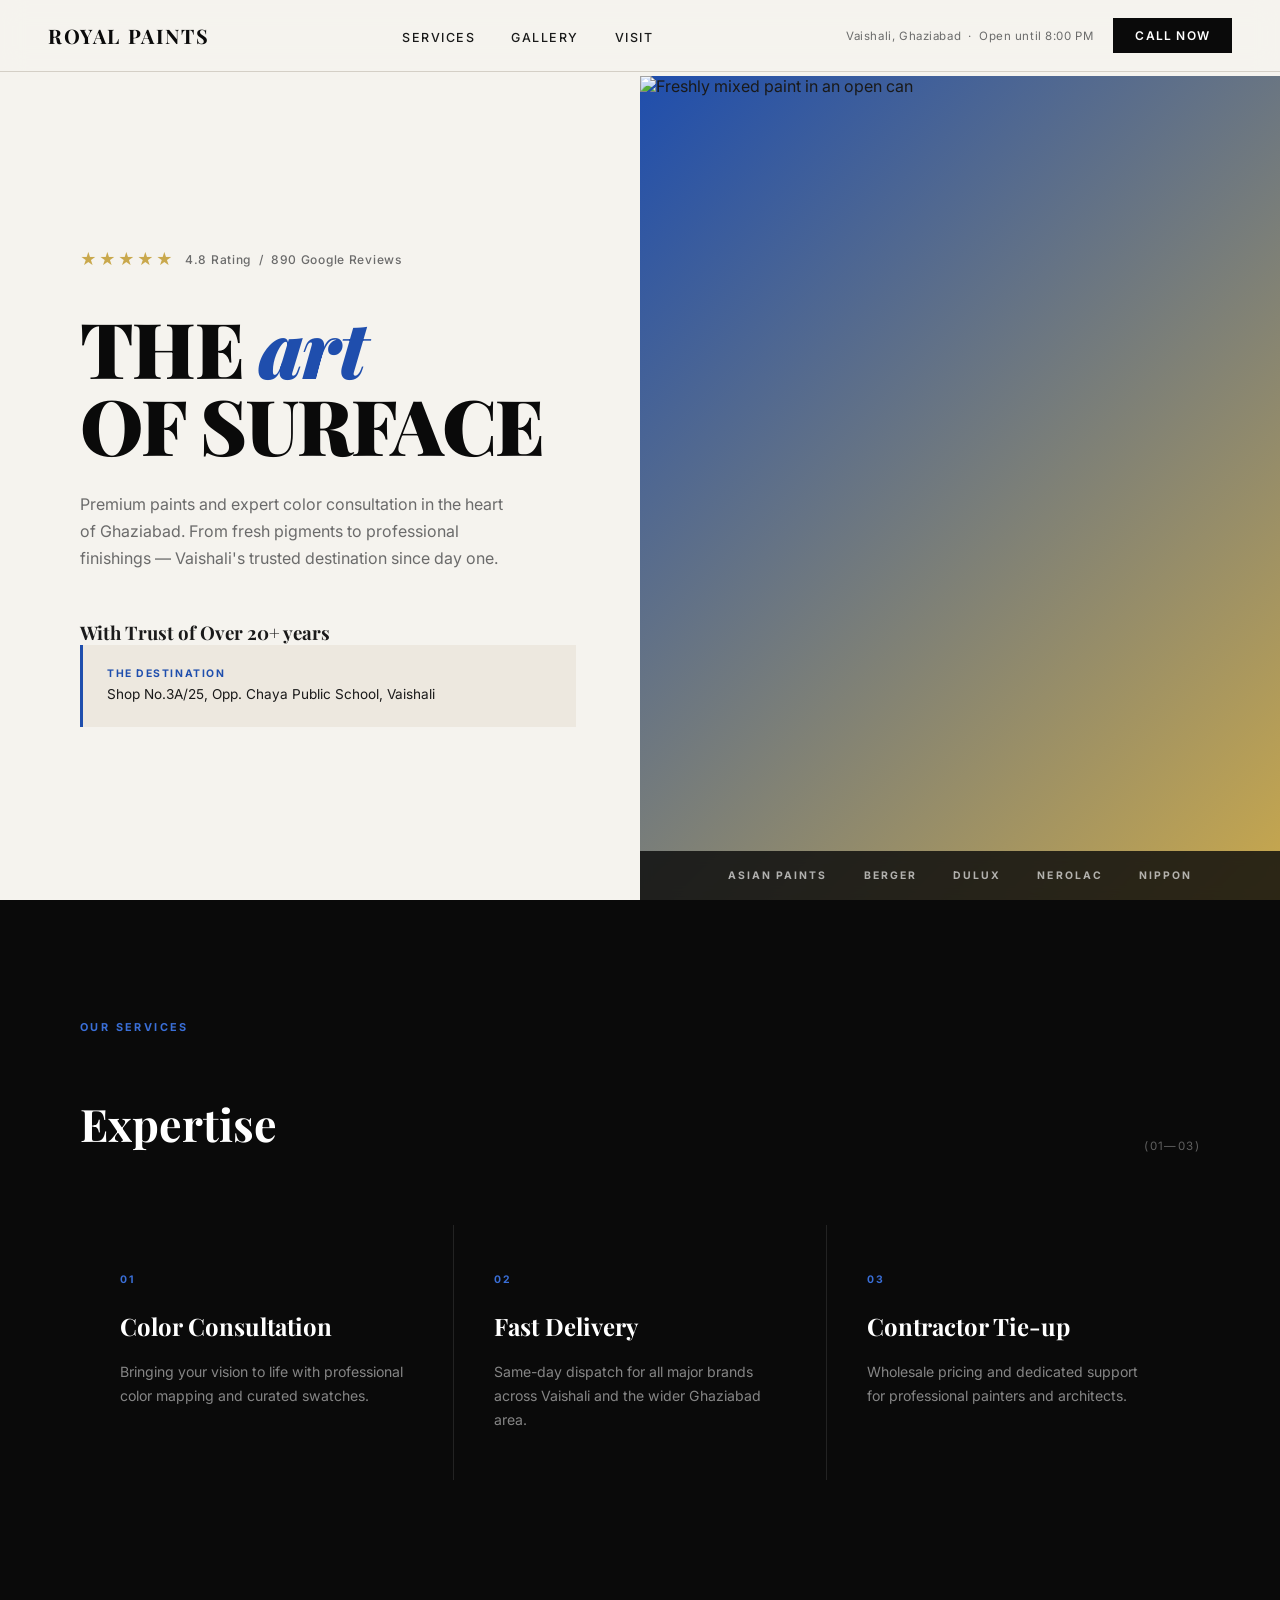
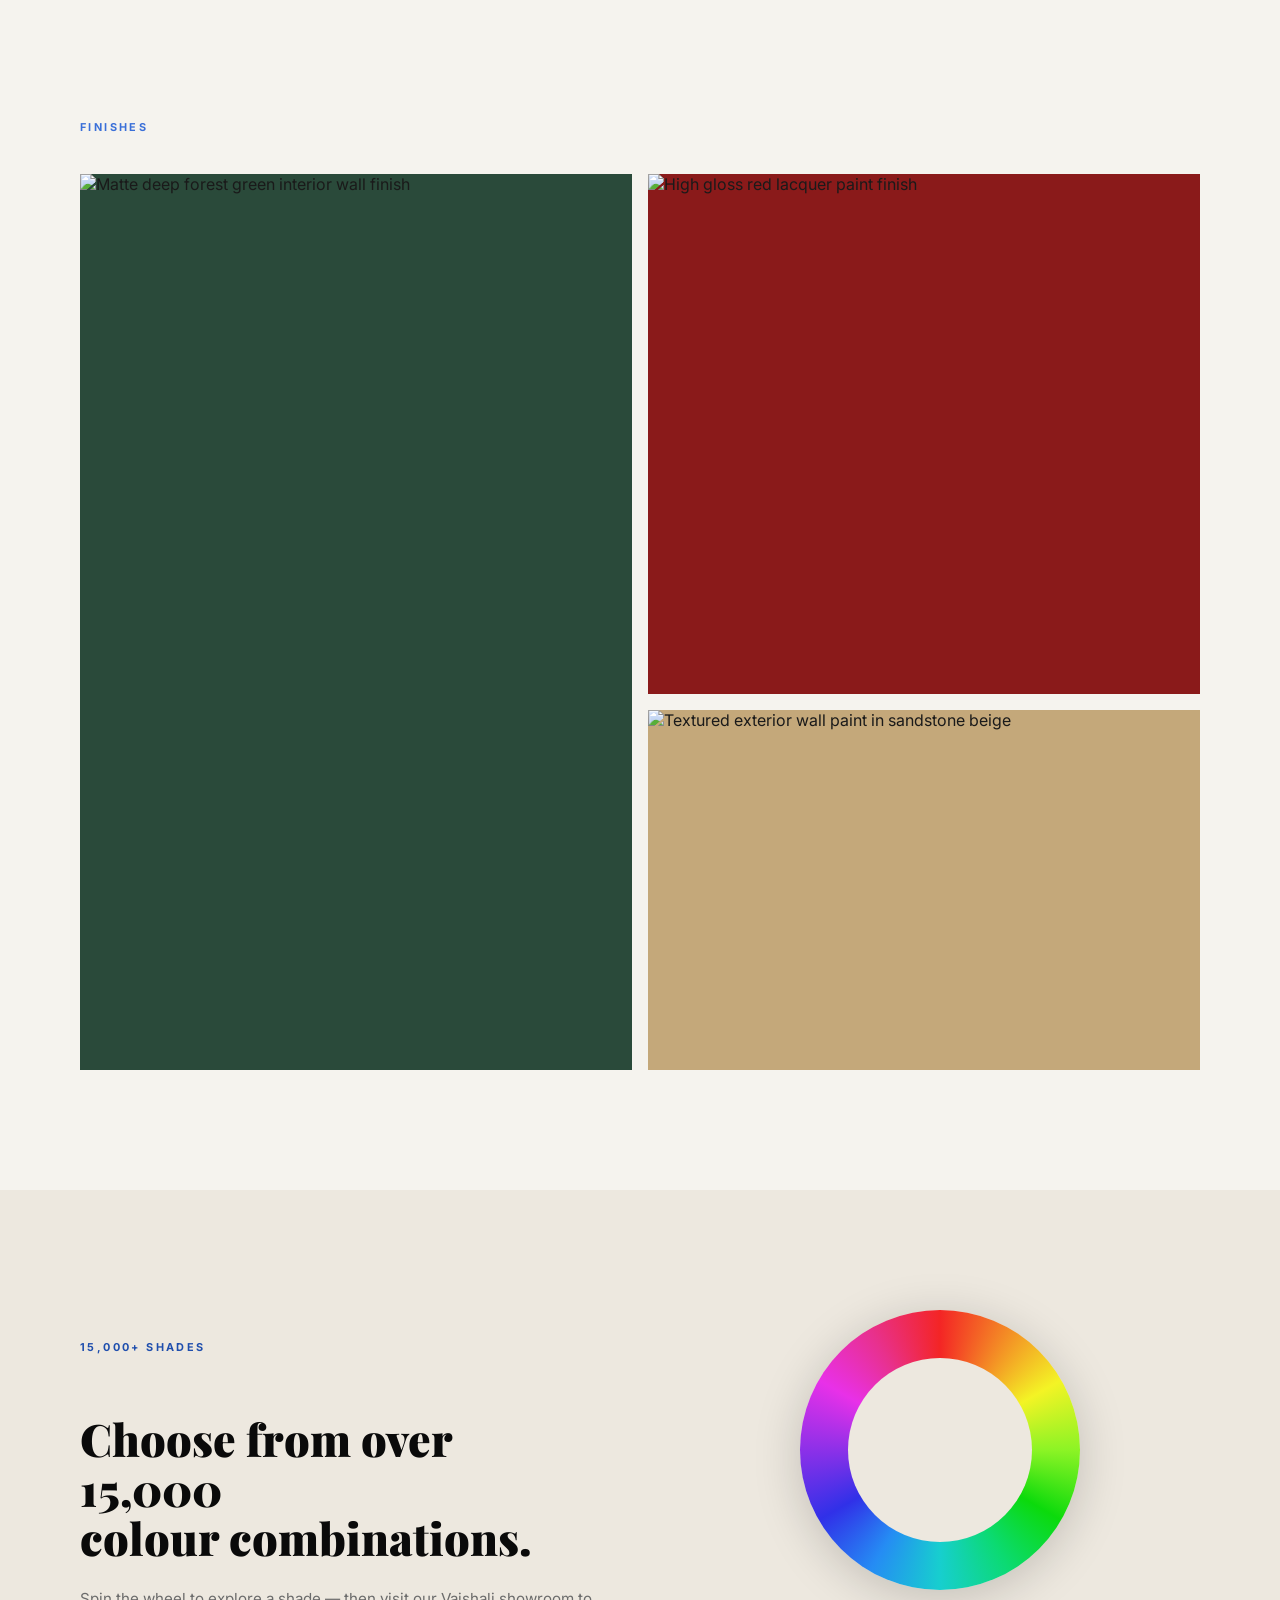
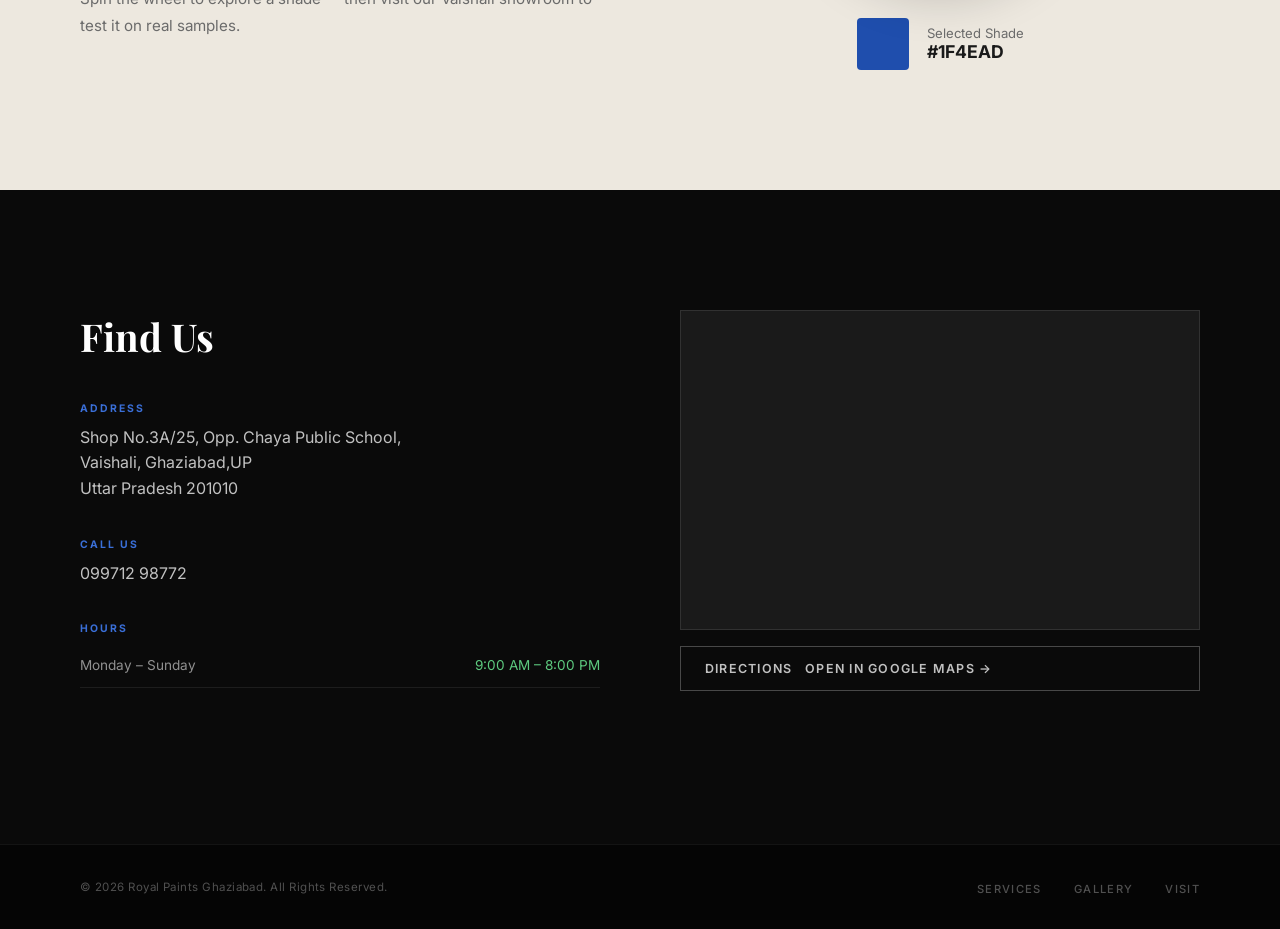
==== index.html @ fa93b1c7 "Initial commit" ====
<!DOCTYPE html>
<html lang="en">
<head>
  <meta charset="UTF-8" />
  <meta name="viewport" content="width=device-width, initial-scale=1.0" />
  <title>Royal Paints — Premium Paint Store in Vaishali, Ghaziabad</title>
  <meta name="description" content="Royal Paints in Vaishali, Ghaziabad — premium paints, expert color consultation, and fast delivery. Asian Paints, Berger, Dulux, Nerolac. Call 099712 98772." />
  <link rel="preconnect" href="https://fonts.googleapis.com" />
  <link rel="preconnect" href="https://fonts.gstatic.com" crossorigin />
  <link href="https://fonts.googleapis.com/css2?family=Playfair+Display:ital,wght@0,400;0,700;0,900;1,400&family=Inter:wght@300;400;500;600&display=swap" rel="stylesheet" />
  <style>
    *, *::before, *::after { box-sizing: border-box; margin: 0; padding: 0; }

    :root {
      --black: #0a0a0a;
      --off-white: #f5f3ee;
      --cream: #ede8df;
      --accent: #1F4EAD;
      --accent-light: #3a6fd8;
      --gold: #c9a84c;
      --text: #1a1a1a;
      --muted: #6b6b6b;
      --border: #d4cfc6;
    }

    html { scroll-behavior: smooth; }

    body {
      font-family: 'Inter', sans-serif;
      background: var(--off-white);
      color: var(--text);
      overflow-x: hidden;
    }

    /* ── NAV ── */
    nav {
      position: fixed;
      top: 0; left: 0; right: 0;
      z-index: 100;
      display: flex;
      align-items: center;
      justify-content: space-between;
      padding: 18px 48px;
      background: rgba(245, 243, 238, 0.92);
      backdrop-filter: blur(12px);
      border-bottom: 1px solid var(--border);
    }

    .nav-logo {
      font-family: 'Playfair Display', serif;
      font-size: 1.25rem;
      font-weight: 700;
      letter-spacing: 0.08em;
      color: var(--black);
      text-transform: uppercase;
    }

    .nav-links {
      display: flex;
      gap: 36px;
      list-style: none;
    }

    .nav-links a {
      font-size: 0.78rem;
      font-weight: 500;
      letter-spacing: 0.12em;
      text-transform: uppercase;
      color: var(--text);
      text-decoration: none;
      transition: color 0.2s;
    }

    .nav-links a:hover { color: var(--accent); }

    .nav-right {
      display: flex;
      align-items: center;
      gap: 20px;
    }

    .nav-location {
      font-size: 0.72rem;
      color: var(--muted);
      letter-spacing: 0.05em;
    }

    .btn-call {
      background: var(--black);
      color: #fff;
      font-size: 0.75rem;
      font-weight: 600;
      letter-spacing: 0.1em;
      text-transform: uppercase;
      padding: 10px 22px;
      text-decoration: none;
      transition: background 0.2s;
    }

    .btn-call:hover { background: var(--accent); }

    /* ── HERO ── */
    .hero {
      min-height: 100vh;
      display: grid;
      grid-template-columns: 1fr 1fr;
      padding-top: 76px;
    }

    .hero-left {
      display: flex;
      flex-direction: column;
      justify-content: center;
      padding: 80px 64px 80px 80px;
    }

    .hero-rating {
      display: flex;
      align-items: center;
      gap: 10px;
      margin-bottom: 40px;
    }

    .stars { color: var(--gold); font-size: 1rem; letter-spacing: 2px; }

    .rating-text {
      font-size: 0.75rem;
      font-weight: 500;
      color: var(--muted);
      letter-spacing: 0.06em;
    }

    .hero-headline {
      font-family: 'Playfair Display', serif;
      font-size: clamp(3.2rem, 6vw, 5.5rem);
      font-weight: 900;
      line-height: 1.0;
      letter-spacing: -0.02em;
      color: var(--black);
      margin-bottom: 28px;
    }

    .hero-headline em {
      font-style: italic;
      color: var(--accent);
    }

    .hero-headline span.art { text-transform: uppercase; }

    .hero-sub {
      font-size: 1rem;
      color: var(--muted);
      line-height: 1.7;
      max-width: 440px;
      margin-bottom: 48px;
    }

    .hero-address {
      display: flex;
      align-items: flex-start;
      gap: 14px;
      padding: 22px 24px;
      background: var(--cream);
      border-left: 3px solid var(--accent);
    }

    .address-label {
      font-size: 0.65rem;
      font-weight: 700;
      letter-spacing: 0.15em;
      text-transform: uppercase;
      color: var(--accent);
      margin-bottom: 4px;
    }

    .address-text {
      font-size: 0.85rem;
      color: var(--text);
      line-height: 1.5;
    }

    .hero-right {
      position: relative;
      overflow: hidden;
    }

    .hero-right img {
      width: 100%;
      height: 100%;
      object-fit: cover;
      display: block;
    }

    .hero-brands {
      position: absolute;
      bottom: 0; left: 0; right: 0;
      background: rgba(10,10,10,0.82);
      backdrop-filter: blur(6px);
      display: flex;
      align-items: center;
      justify-content: center;
      gap: 36px;
      padding: 18px 32px;
    }

    .brand-tag {
      font-size: 0.65rem;
      font-weight: 700;
      letter-spacing: 0.2em;
      text-transform: uppercase;
      color: rgba(255,255,255,0.65);
    }

    /* ── SERVICES ── */
    #services {
      padding: 120px 80px;
      background: var(--black);
      color: #fff;
    }

    .section-eyebrow {
      font-size: 0.68rem;
      font-weight: 700;
      letter-spacing: 0.22em;
      text-transform: uppercase;
      color: var(--accent-light);
      margin-bottom: 60px;
    }

    .services-header {
      display: flex;
      align-items: flex-end;
      justify-content: space-between;
      margin-bottom: 72px;
    }

    .services-title {
      font-family: 'Playfair Display', serif;
      font-size: clamp(2rem, 3.5vw, 3rem);
      font-weight: 700;
      color: #fff;
    }

    .services-label {
      font-size: 0.72rem;
      letter-spacing: 0.12em;
      text-transform: uppercase;
      color: rgba(255,255,255,0.35);
    }

    .services-grid {
      display: grid;
      grid-template-columns: repeat(3, 1fr);
      gap: 1px;
      background: rgba(255,255,255,0.1);
    }

    .service-card {
      background: var(--black);
      padding: 48px 40px;
      transition: background 0.25s;
    }

    .service-card:hover { background: #111; }

    .service-num {
      font-size: 0.65rem;
      font-weight: 700;
      letter-spacing: 0.2em;
      text-transform: uppercase;
      color: var(--accent-light);
      margin-bottom: 24px;
    }

    .service-name {
      font-family: 'Playfair Display', serif;
      font-size: 1.5rem;
      font-weight: 700;
      color: #fff;
      margin-bottom: 18px;
    }

    .service-desc {
      font-size: 0.88rem;
      line-height: 1.7;
      color: rgba(255,255,255,0.5);
    }

    /* ── GALLERY ── */
    #gallery {
      padding: 120px 80px;
    }

    .gallery-grid {
      display: grid;
      grid-template-columns: 1fr 1fr;
      grid-template-rows: 520px 360px;
      gap: 16px;
    }

    .gallery-main {
      grid-row: span 2;
      overflow: hidden;
    }

    .gallery-main img, .gallery-thumb img {
      width: 100%;
      height: 100%;
      object-fit: cover;
      display: block;
      transition: transform 0.5s ease;
    }

    .gallery-main:hover img, .gallery-thumb:hover img { transform: scale(1.03); }

    .gallery-thumb { overflow: hidden; }

    /* ── COLOR PICKER ── */
    .color-section {
      padding: 120px 80px;
      background: var(--cream);
      display: grid;
      grid-template-columns: 1fr 1fr;
      gap: 80px;
      align-items: center;
    }

    .color-left h2 {
      font-family: 'Playfair Display', serif;
      font-size: clamp(2.2rem, 3.5vw, 3.2rem);
      font-weight: 900;
      line-height: 1.1;
      color: var(--black);
      margin-bottom: 24px;
    }

    .color-left p {
      font-size: 0.95rem;
      line-height: 1.75;
      color: var(--muted);
    }

    .color-wheel-wrapper {
      display: flex;
      flex-direction: column;
      align-items: center;
      gap: 28px;
    }

    .color-wheel-ring {
      width: 280px;
      height: 280px;
      border-radius: 50%;
      background: conic-gradient(
        hsl(0,90%,55%),
        hsl(30,90%,55%),
        hsl(60,90%,55%),
        hsl(90,90%,55%),
        hsl(120,90%,45%),
        hsl(150,90%,45%),
        hsl(180,80%,45%),
        hsl(210,90%,55%),
        hsl(240,80%,55%),
        hsl(270,80%,55%),
        hsl(300,80%,55%),
        hsl(330,80%,55%),
        hsl(360,90%,55%)
      );
      position: relative;
      cursor: crosshair;
      box-shadow: 0 8px 48px rgba(0,0,0,0.18);
    }

    .color-wheel-ring::after {
      content: '';
      position: absolute;
      inset: 48px;
      border-radius: 50%;
      background: var(--cream);
    }

    .color-chip {
      display: flex;
      align-items: center;
      gap: 18px;
    }

    .chip-swatch {
      width: 52px;
      height: 52px;
      border-radius: 4px;
      background: var(--accent);
      transition: background 0.3s;
    }

    .chip-info { font-size: 0.82rem; color: var(--muted); }
    .chip-hex { font-family: 'Inter', monospace; font-weight: 700; font-size: 1.1rem; color: var(--text); }

    /* ── CONTACT ── */
    #contact {
      padding: 120px 80px;
      background: var(--black);
      color: #fff;
      display: grid;
      grid-template-columns: 1fr 1fr;
      gap: 80px;
      align-items: start;
    }

    .contact-left h2 {
      font-family: 'Playfair Display', serif;
      font-size: clamp(2rem, 3vw, 2.8rem);
      font-weight: 700;
      color: #fff;
      margin-bottom: 40px;
    }

    .contact-block {
      margin-bottom: 36px;
    }

    .contact-label {
      font-size: 0.65rem;
      font-weight: 700;
      letter-spacing: 0.2em;
      text-transform: uppercase;
      color: var(--accent-light);
      margin-bottom: 10px;
    }

    .contact-value {
      font-size: 1rem;
      line-height: 1.6;
      color: rgba(255,255,255,0.75);
    }

    .contact-value a {
      color: rgba(255,255,255,0.75);
      text-decoration: none;
    }

    .contact-value a:hover { color: #fff; }

    .hours-row {
      display: flex;
      justify-content: space-between;
      padding: 10px 0;
      border-bottom: 1px solid rgba(255,255,255,0.08);
      font-size: 0.85rem;
      color: rgba(255,255,255,0.55);
    }

    .hours-row .open { color: #5dca7f; }

    .contact-right {
      display: flex;
      flex-direction: column;
      gap: 16px;
    }

    .map-placeholder {
      width: 100%;
      height: 320px;
      background: #1a1a1a;
      border: 1px solid rgba(255,255,255,0.1);
      display: flex;
      align-items: center;
      justify-content: center;
      position: relative;
      overflow: hidden;
    }

    .map-placeholder iframe {
      width: 100%; height: 100%; border: none; filter: grayscale(0.4) invert(0.85) hue-rotate(180deg);
    }

    .btn-directions {
      display: inline-flex;
      align-items: center;
      gap: 10px;
      background: transparent;
      border: 1px solid rgba(255,255,255,0.25);
      color: rgba(255,255,255,0.75);
      font-size: 0.78rem;
      font-weight: 600;
      letter-spacing: 0.1em;
      text-transform: uppercase;
      padding: 14px 24px;
      text-decoration: none;
      transition: all 0.2s;
    }

    .btn-directions:hover { background: var(--accent); border-color: var(--accent); color: #fff; }

    /* ── FOOTER ── */
    footer {
      background: #050505;
      padding: 32px 80px;
      display: flex;
      align-items: center;
      justify-content: space-between;
      border-top: 1px solid rgba(255,255,255,0.06);
    }

    .footer-copy {
      font-size: 0.72rem;
      color: rgba(255,255,255,0.3);
      letter-spacing: 0.04em;
    }

    .footer-links {
      display: flex;
      gap: 32px;
      list-style: none;
    }

    .footer-links a {
      font-size: 0.7rem;
      font-weight: 500;
      letter-spacing: 0.12em;
      text-transform: uppercase;
      color: rgba(255,255,255,0.3);
      text-decoration: none;
      transition: color 0.2s;
    }

    .footer-links a:hover { color: rgba(255,255,255,0.7); }

    /* ── RESPONSIVE ── */
    @media (max-width: 900px) {
      nav { padding: 16px 24px; }
      .nav-links { display: none; }
      .nav-location { display: none; }

      .hero { grid-template-columns: 1fr; min-height: auto; }
      .hero-left { padding: 48px 24px; }
      .hero-right { height: 320px; }

      #services { padding: 72px 24px; }
      .services-grid { grid-template-columns: 1fr; }
      .services-header { flex-direction: column; align-items: flex-start; gap: 8px; }

      #gallery { padding: 72px 24px; }
      .gallery-grid { grid-template-columns: 1fr; grid-template-rows: auto; }
      .gallery-main { grid-row: span 1; height: 300px; }
      .gallery-thumb { height: 220px; }

      .color-section { grid-template-columns: 1fr; padding: 72px 24px; gap: 48px; }

      #contact { grid-template-columns: 1fr; padding: 72px 24px; gap: 48px; }

      footer { flex-direction: column; gap: 16px; padding: 24px; text-align: center; }
    }
    h3{
      font-family: 'Playfair Display', serif;

    }
  </style>
</head>
<body>

<!-- ── NAV ── -->
<nav>
  <div class="nav-logo">Royal Paints</div>
  <ul class="nav-links">
    <li><a href="#services">Services</a></li>
    <li><a href="#gallery">Gallery</a></li>
    <li><a href="#contact">Visit</a></li>
  </ul>
  <div class="nav-right">
    <span class="nav-location">Vaishali, Ghaziabad &nbsp;·&nbsp; Open until 8:00 PM</span>
    <a class="btn-call" href="tel:09971298772">Call Now</a>
  </div>
</nav>

<!-- ── HERO ── -->
<section class="hero">
  <div class="hero-left">
    <div class="hero-rating">
      <span class="stars">★★★★★</span>
      <span class="rating-text">4.8 Rating &nbsp;/&nbsp; 890 Google Reviews</span>
    </div>

    <h1 class="hero-headline">
      THE <em>art</em><br>
      <span class="art">OF SURFACE</span>
    </h1>

    <p class="hero-sub">
      Premium paints and expert color consultation in the heart of Ghaziabad.
      From fresh pigments to professional finishings — Vaishali's trusted destination since day one.
    </p>
    <h3>With Trust of Over 20+ years</h3>

    <div class="hero-address">
      <div>
        <div class="address-label">The Destination</div>
        <div class="address-text">Shop No.3A/25, Opp. Chaya Public School, Vaishali</div>
      </div>
    </div>
  </div>

  <div class="hero-right">
    <img
      src="https://royalpaints.lovable.app/assets/hero-paint-GdsQw3n-.jpg"
      alt="Freshly mixed paint in an open can"
      onerror="this.style.background='linear-gradient(135deg,#1F4EAD 0%,#c9a84c 100%)';this.removeAttribute('src')"
    />
    <div class="hero-brands">
      <span class="brand-tag">Asian Paints</span>
      <span class="brand-tag">Berger</span>
      <span class="brand-tag">Dulux</span>
      <span class="brand-tag">Nerolac</span>
      <span class="brand-tag">Nippon</span>
    </div>
  </div>
</section>

<!-- ── SERVICES ── -->
<section id="services">
  <div class="section-eyebrow">Our Services</div>
  <div class="services-header">
    <h2 class="services-title">Expertise</h2>
    <span class="services-label">(01—03)</span>
  </div>
  <div class="services-grid">
    <div class="service-card">
      <div class="service-num">01</div>
      <div class="service-name">Color Consultation</div>
      <p class="service-desc">Bringing your vision to life with professional color mapping and curated swatches.</p>
    </div>
    <div class="service-card">
      <div class="service-num">02</div>
      <div class="service-name">Fast Delivery</div>
      <p class="service-desc">Same-day dispatch for all major brands across Vaishali and the wider Ghaziabad area.</p>
    </div>
    <div class="service-card">
      <div class="service-num">03</div>
      <div class="service-name">Contractor Tie-up</div>
      <p class="service-desc">Wholesale pricing and dedicated support for professional painters and architects.</p>
    </div>
  </div>
</section>

<!-- ── GALLERY ── -->
<section id="gallery">
  <div class="section-eyebrow" style="margin-bottom:40px;">Finishes</div>
  <div class="gallery-grid">
    <div class="gallery-main">
      <img
        src="https://royalpaints.lovable.app/assets/finish-matte-D2M4fE_w.jpg"
        alt="Matte deep forest green interior wall finish"
        onerror="this.style.background='#2a4a3a';this.removeAttribute('src')"
      />
    </div>
    <div class="gallery-thumb">
      <img
        src="https://royalpaints.lovable.app/assets/finish-gloss-CsJoF4FB.jpg"
        alt="High gloss red lacquer paint finish"
        onerror="this.style.background='#8a1a1a';this.removeAttribute('src')"
      />
    </div>
    <div class="gallery-thumb">
      <img
        src="https://royalpaints.lovable.app/assets/finish-textured-B41bE3mF.jpg"
        alt="Textured exterior wall paint in sandstone beige"
        onerror="this.style.background='#c4a87a';this.removeAttribute('src')"
      />
    </div>
  </div>
</section>

<!-- ── COLOR PICKER ── -->
<section class="color-section">
  <div class="color-left">
    <div class="section-eyebrow" style="color:var(--accent);">15,000+ Shades</div>
    <h2>Choose from over 15,000<br>colour combinations.</h2>
    <p>Spin the wheel to explore a shade — then visit our Vaishali showroom to test it on real samples.</p>
  </div>
  <div class="color-wheel-wrapper">
    <div class="color-wheel-ring" id="colorWheel" title="Click to pick a shade"></div>
    <div class="color-chip">
      <div class="chip-swatch" id="chipSwatch"></div>
      <div>
        <div class="chip-info">Selected Shade</div>
        <div class="chip-hex" id="chipHex">#1F4EAD</div>
      </div>
    </div>
  </div>
</section>

<!-- ── CONTACT ── -->
<section id="contact">
  <div class="contact-left">
    <h2>Find Us</h2>

    <div class="contact-block">
      <div class="contact-label">Address</div>
      <div class="contact-value">
        Shop No.3A/25, Opp. Chaya Public School,<br>
        Vaishali, Ghaziabad,UP<br>
        Uttar Pradesh 201010
      </div>
    </div>

    <div class="contact-block">
      <div class="contact-label">Call Us</div>
      <div class="contact-value"><a href="tel:09971298772">099712 98772</a></div>
    </div>

    <div class="contact-block">
      <div class="contact-label">Hours</div>
      <div class="contact-value">
        <div class="hours-row"><span>Monday – Sunday</span><span class="open">9:00 AM – 8:00 PM</span></div>
      </div>
    </div>
  </div>

  <div class="contact-right">
    <div class="map-placeholder">
      <iframe
        title="Royal Paints location"
        src="https://www.google.com/maps?q=Royal+Paints+Vaishali+Ghaziabad+Uttar+Pradesh&output=embed"
        allowfullscreen
        loading="lazy"
      ></iframe>
    </div>
    <a
      class="btn-directions"
      href="https://www.google.com/maps/search/?api=1&query=Royal+Paints+Vaishali+Ghaziabad"
      target="_blank"
      rel="noopener"
    >
      Directions &nbsp; Open in Google Maps →
    </a>
  </div>
</section>

<!-- ── FOOTER ── -->
<footer>
  <span class="footer-copy">© 2026 Royal Paints Ghaziabad. All Rights Reserved.</span>
  <ul class="footer-links">
    <li><a href="#services">Services</a></li>
    <li><a href="#gallery">Gallery</a></li>
    <li><a href="#contact">Visit</a></li>
  </ul>
</footer>

<script>
  // Simple color-wheel interaction
  const hues = [0,20,40,60,90,120,150,180,210,240,270,300,330];
  const sats = [90,80,75];

  const wheel = document.getElementById('colorWheel');
  const swatch = document.getElementById('chipSwatch');
  const hex = document.getElementById('chipHex');

  function hslToHex(h, s, l) {
    s /= 100; l /= 100;
    const a = s * Math.min(l, 1 - l);
    const f = n => {
      const k = (n + h / 30) % 12;
      const color = l - a * Math.max(Math.min(k - 3, 9 - k, 1), -1);
      return Math.round(255 * color).toString(16).padStart(2, '0');
    };
    return `#${f(0)}${f(8)}${f(4)}`;
  }

  let idx = 0;
  const palette = hues.flatMap(h => sats.map(s => hslToHex(h, s, 48)));

  // Initialise with accent colour
  swatch.style.background = '#1F4EAD';

  wheel.addEventListener('click', () => {
    idx = (idx + 1) % palette.length;
    const color = palette[idx];
    swatch.style.background = color;
    hex.textContent = color.toUpperCase();
  });

  // Auto-spin on load
  setInterval(() => {
    idx = (idx + 1) % palette.length;
    const color = palette[idx];
    swatch.style.background = color;
    hex.textContent = color.toUpperCase();
  }, 2000);
</script>

</body>
</html>
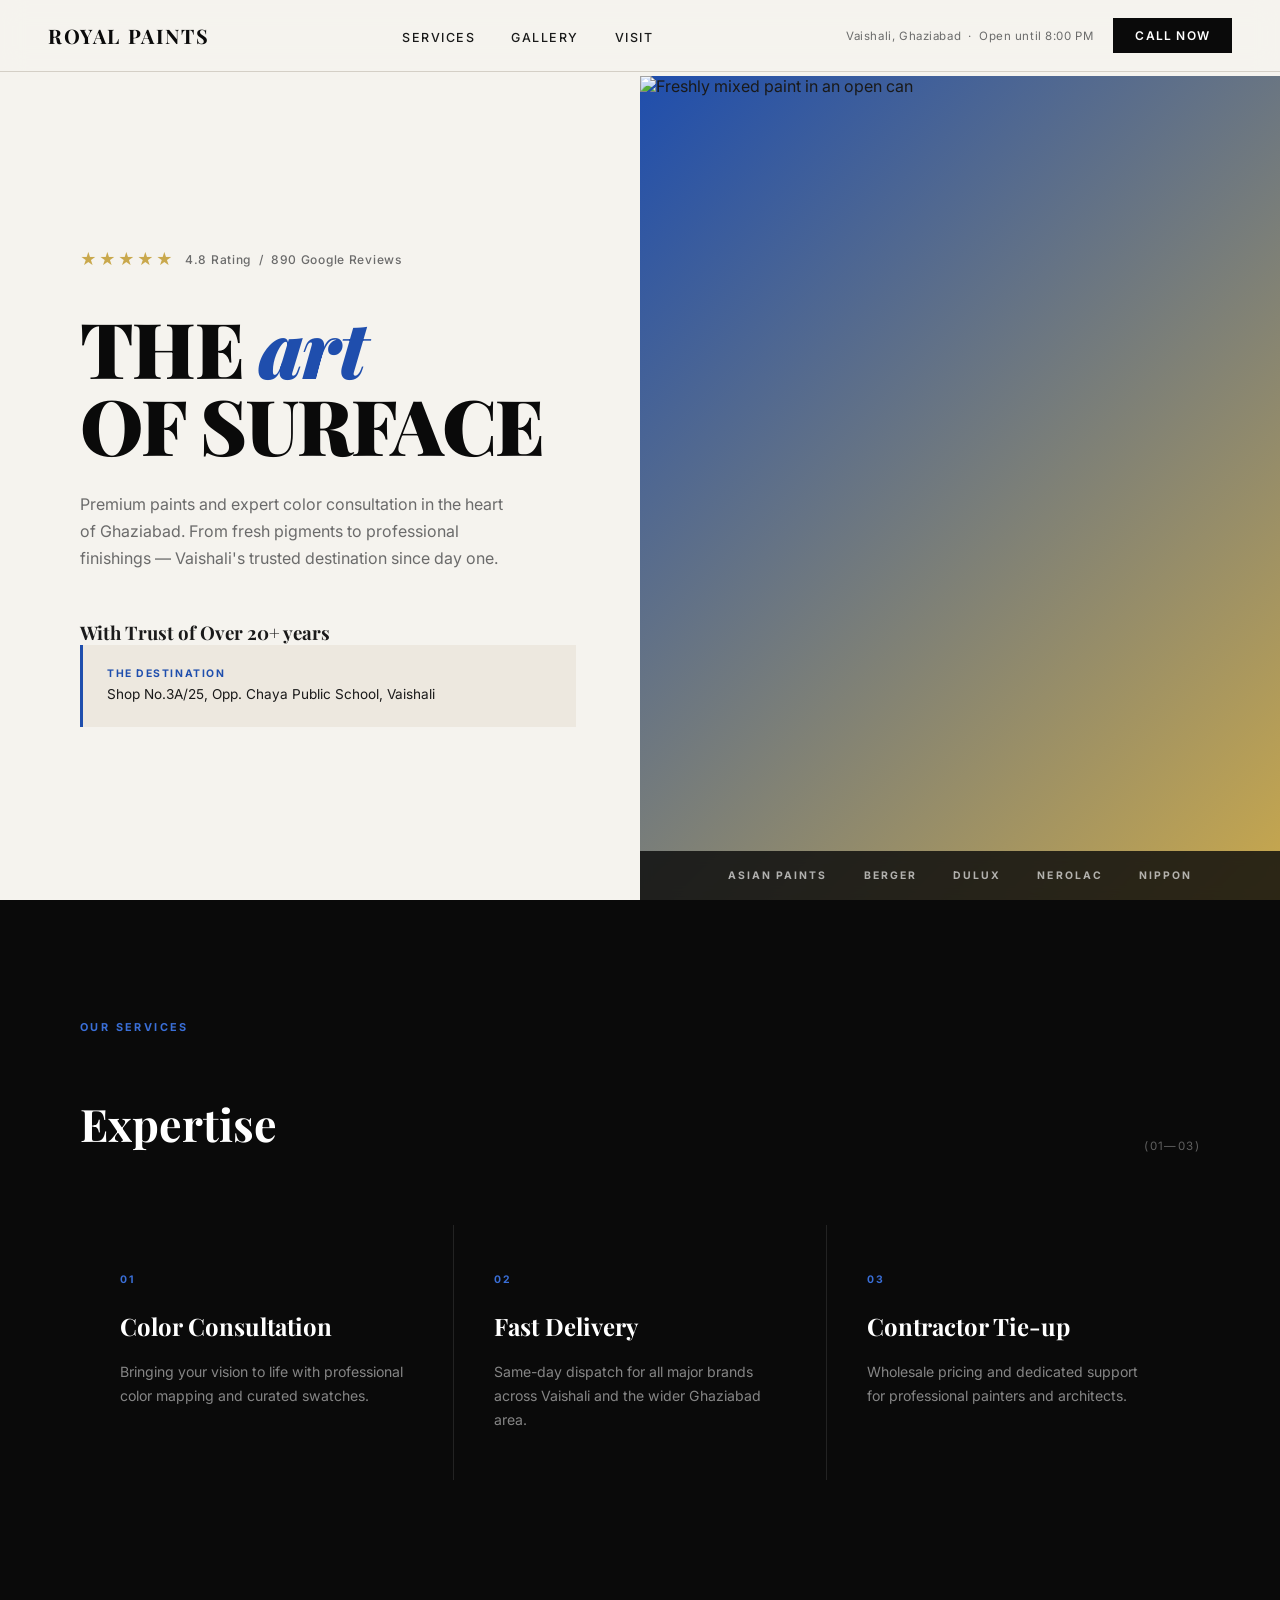
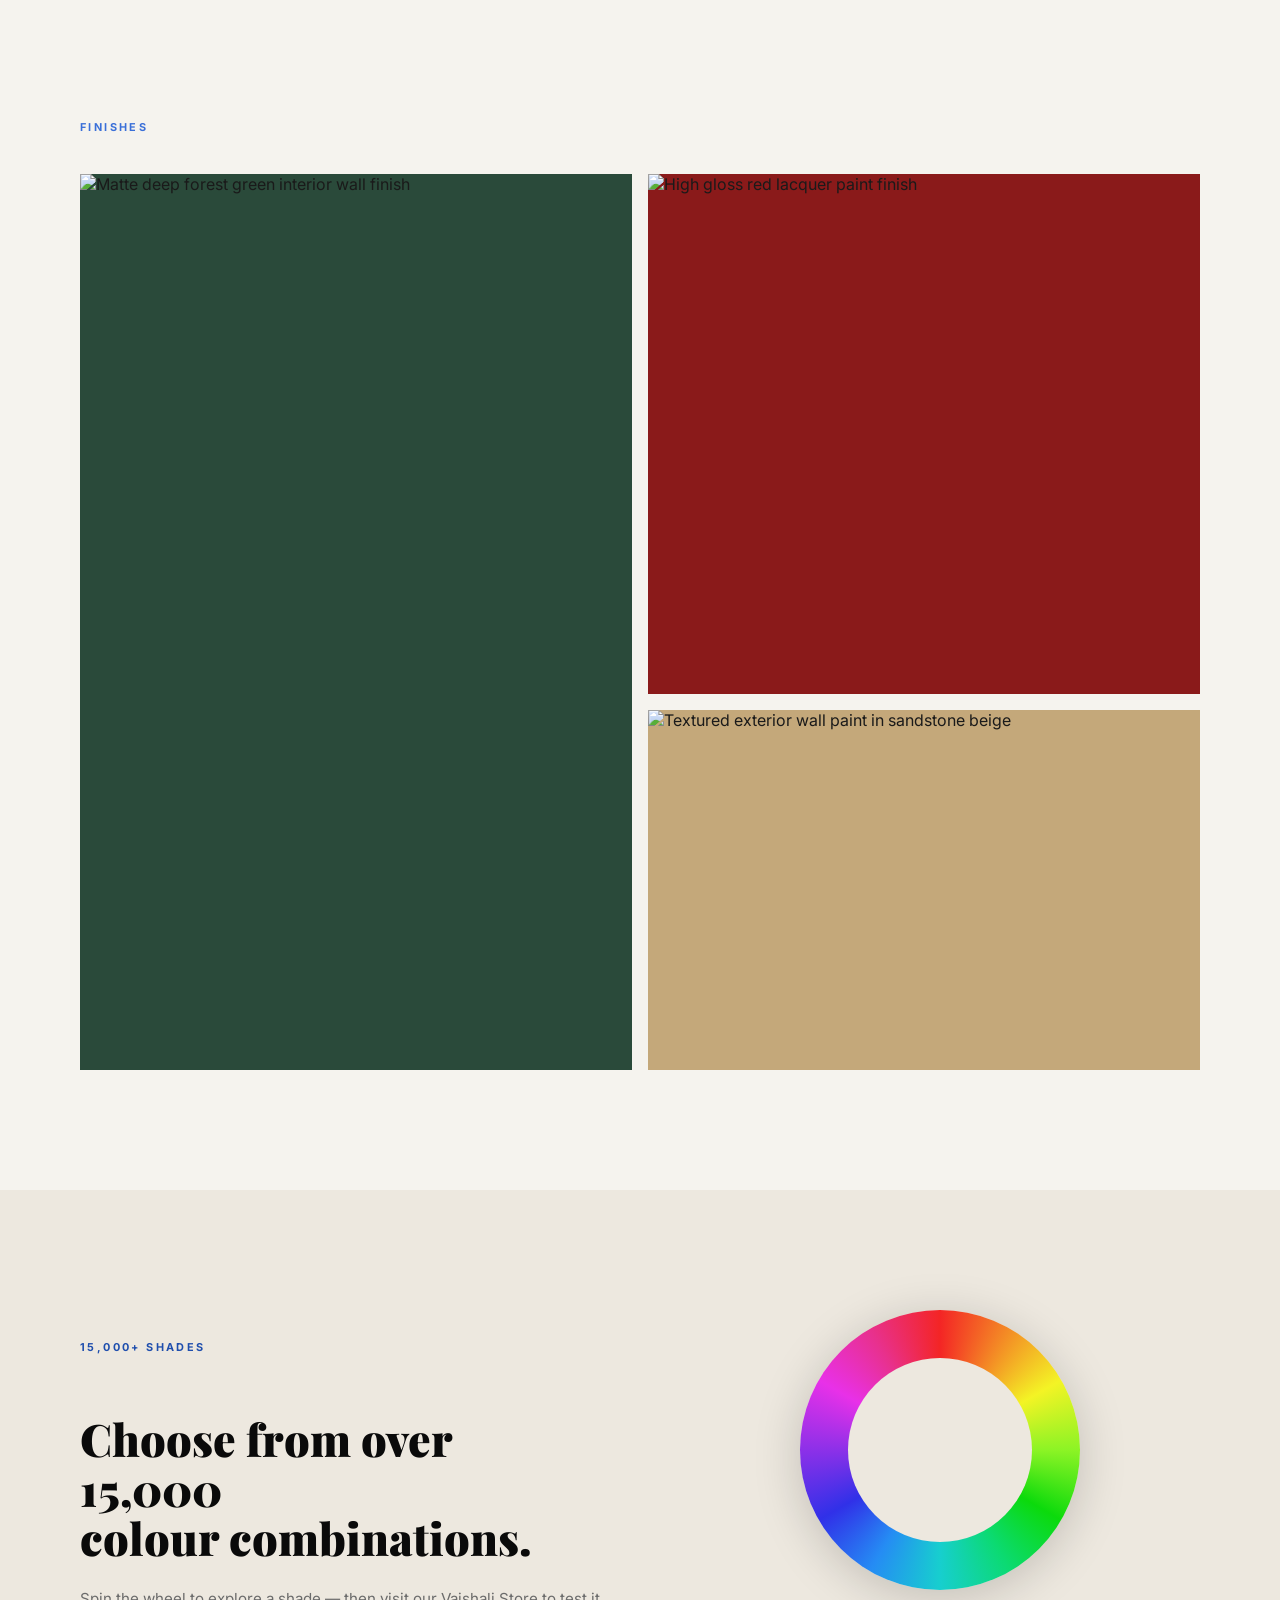
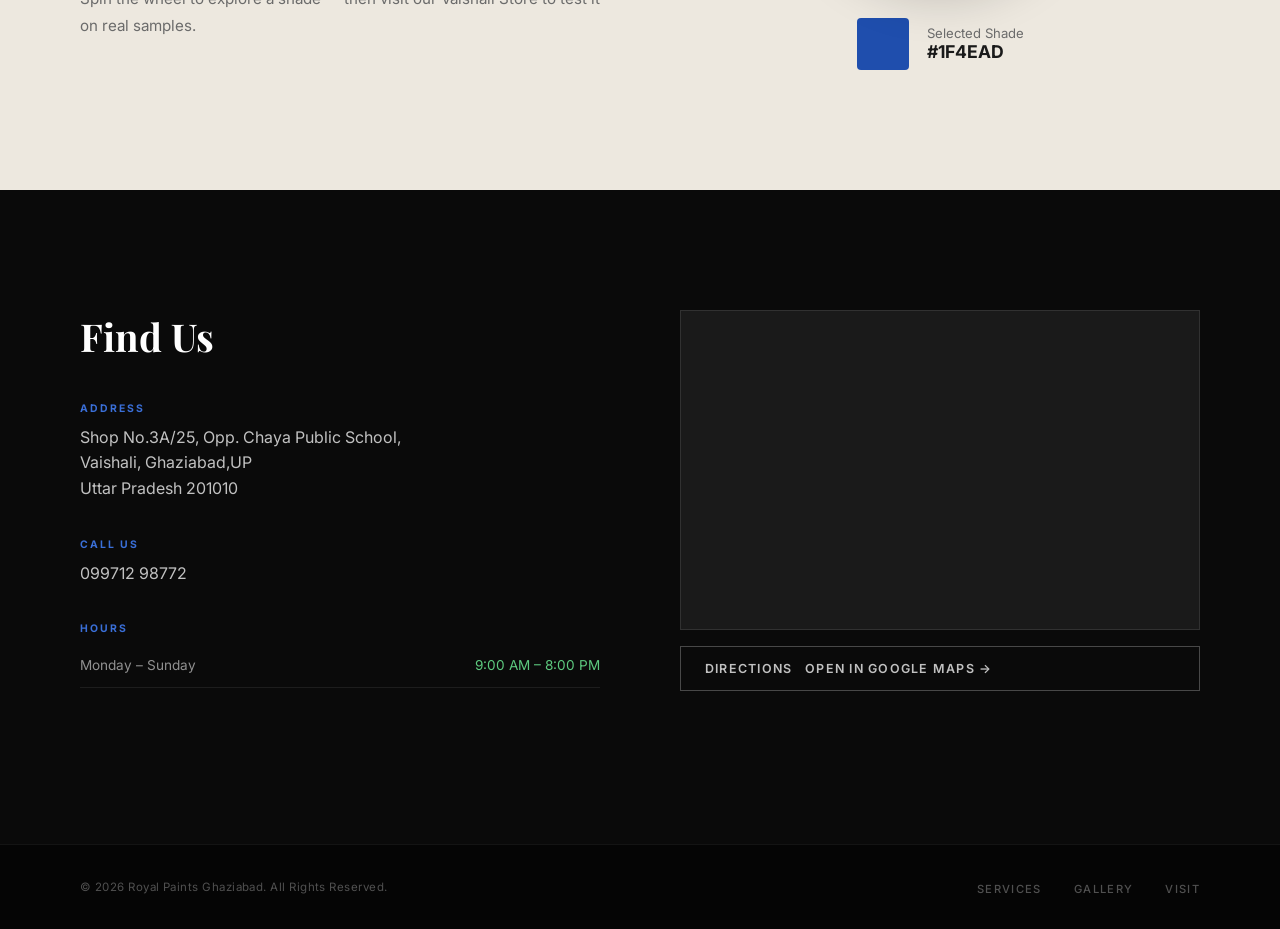
==== commit 4ad4b2b1: "Update index.html" ====
--- a/index.html
+++ b/index.html
@@ -675,7 +675,7 @@
   <div class="color-left">
     <div class="section-eyebrow" style="color:var(--accent);">15,000+ Shades</div>
     <h2>Choose from over 15,000<br>colour combinations.</h2>
-    <p>Spin the wheel to explore a shade — then visit our Vaishali showroom to test it on real samples.</p>
+    <p>Spin the wheel to explore a shade — then visit our Vaishali Store to test it on real samples.</p>
   </div>
   <div class="color-wheel-wrapper">
     <div class="color-wheel-ring" id="colorWheel" title="Click to pick a shade"></div>
@@ -789,4 +789,4 @@
 </script>
 
 </body>
-</html>+</html>
